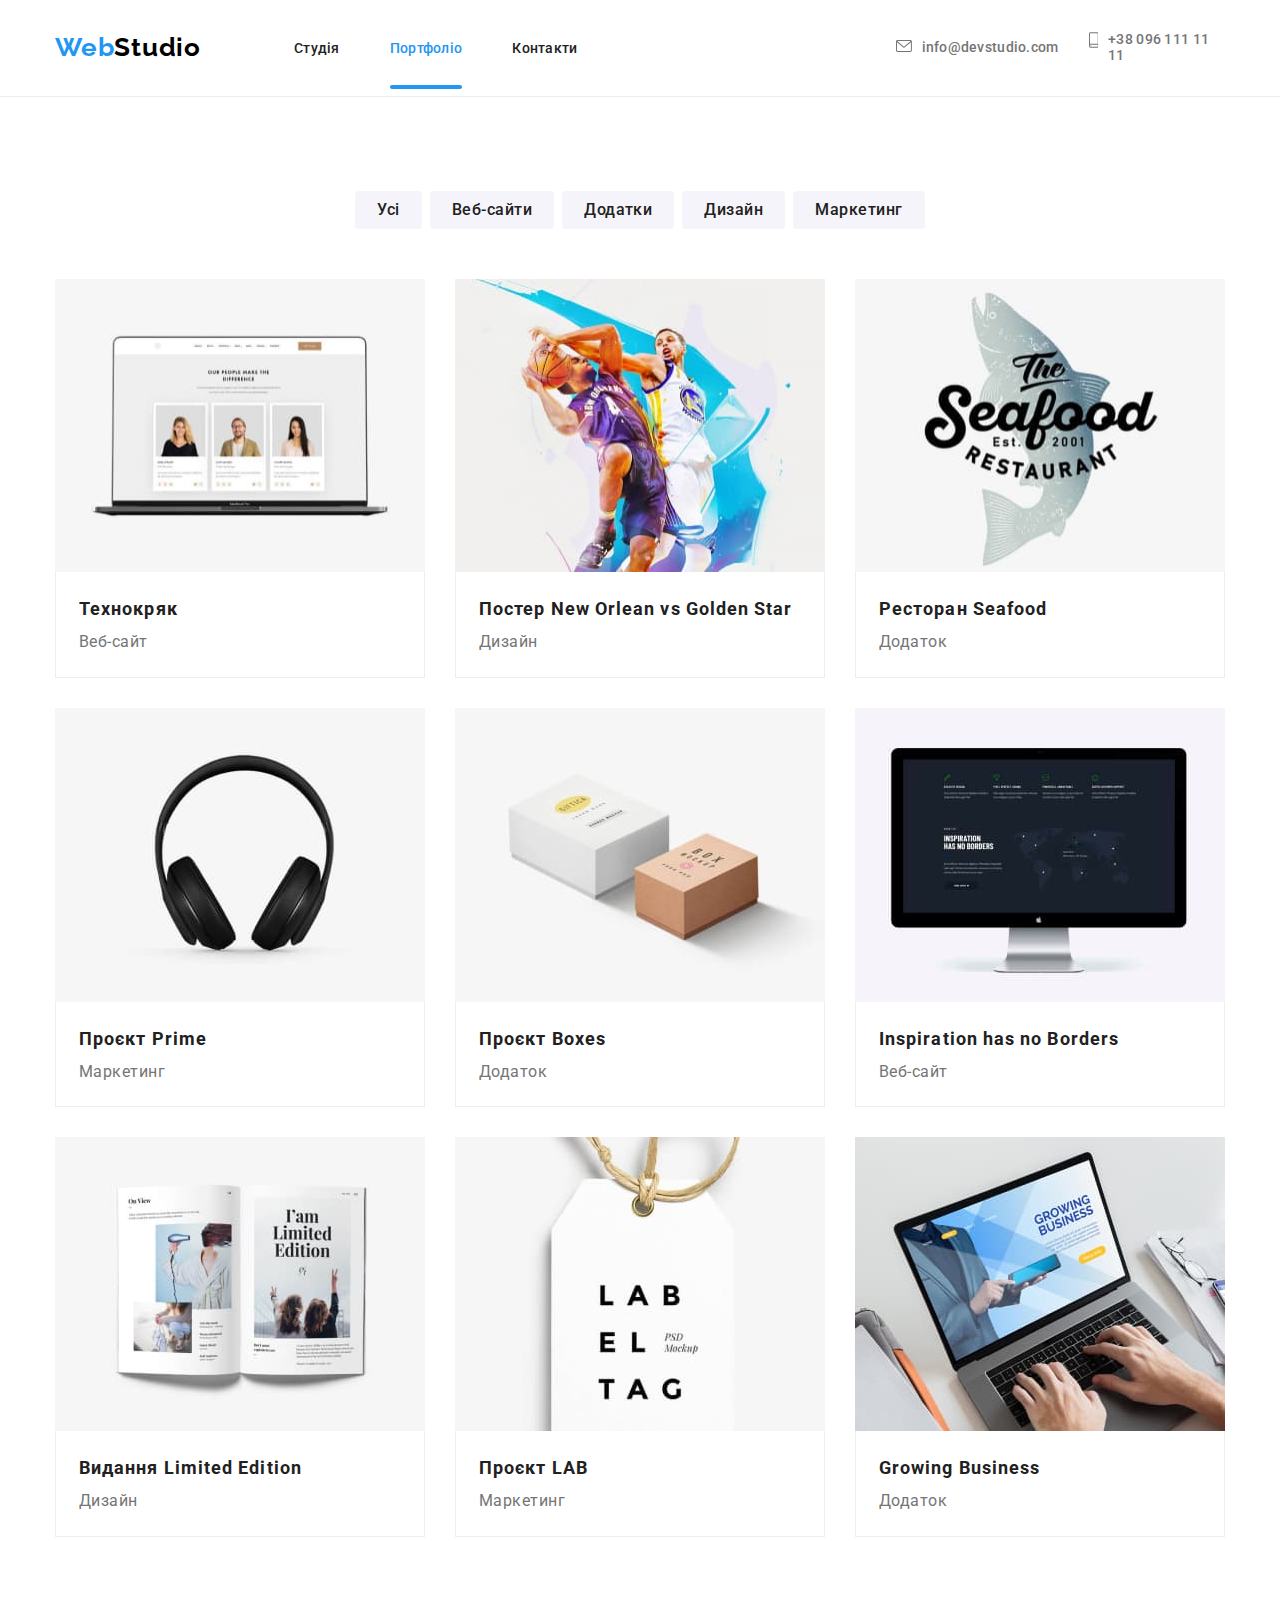
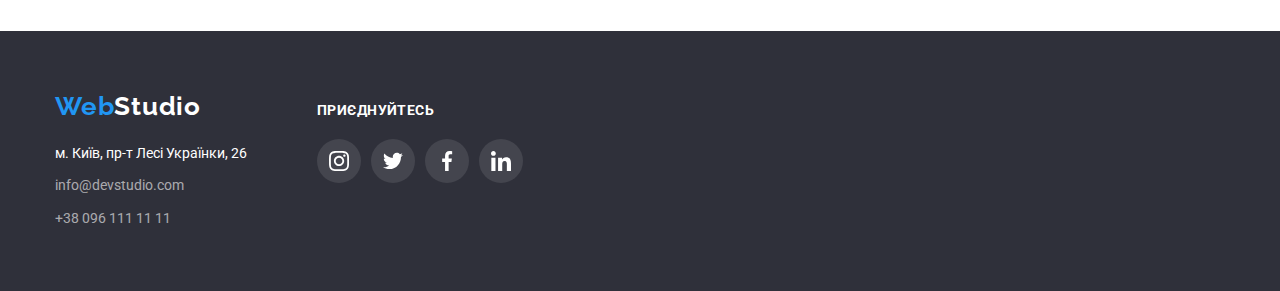
==== portfolio.html @ 91694347 "Added form" ====
<!DOCTYPE html>
<html lang="en">
<head>
    <meta charset="UTF-8">
    <meta http-equiv="X-UA-Compatible" content="IE=edge">
    <meta name="viewport" content="width=device-width, initial-scale=1.0">
    <title>Document</title>
    <link href="https://fonts.googleapis.com/css2?family=Raleway:wght@700&family=Roboto:wght@400;500;700;900&display=swap" rel="stylesheet">
    <link rel="stylesheet" href="https://cdnjs.cloudflare.com/ajax/libs/modern-normalize/1.1.0/modern-normalize.min.css">
    <link rel="stylesheet" href="./css/styles.css">
</head>
<body>
<!--Page header-->
    <header class="header">
    <div class="container">
<a class="logo" href="index.html"><span class="logotype" >Web</span>Studio</a>
<nav class="site-nav">
<ul class="list nav">
    <li><a class="link studio" href="index.html">Студія</a></li>
    <li><a class="link portfolio current" href="./portfolio.html">Портфоліо</a></li>
    <li><a class="link contacts" href="#">Контакти</a></li>
</ul> 
</nav>

<ul class="list auth-nav">
    <li class="envelope">
    <a class="item link-mail" href="mailto:info@devstudio.com">
        <svg class="icon-envelope" width="16" height="12">
            <use href="./images/icons.svg#icon-envelope" ></use>
        </svg>
        info@devstudio.com
    </a>    
    </li>

    <li class="smartphone">
        <a class="item link-tel" href="tel:+380961111111">
        <svg class="icon-smartphone" width="10" height="16">
            <use href="./images/icons.svg#icon-smartphone" ></use>
        </svg>
        +38 096 111 11 11
        </a>
    </li>  
</ul> 
    </div>
    </header>

<!--Main-->
<main>
<section class="project-section section">
    <div class="container">
<h1 class="subject hide">Перелік проектів</h1>
<ul class="list button-projects">
    <li><button class="button-project button" type="button">Усі</button></li>
    <li><button class="button-project button" type="button">Веб-сайти</button></li>
    <li><button class="button-project button" type="button">Додатки</button></li>
    <li><button class="button-project button" type="button">Дизайн</button></li>
    <li><button class="button-project button" type="button">Маркетинг</button></li>
</ul>

<!--List of projects-->
<ul class="list projects">


    <li class="project">
<a href="#" class="project-link">
<div class="card-navigation">
    <img class="picture" src="./images/img8.jpg" alt="Laptop screen with three face cards on it" width="370" height="294">

    <div class="text-navigation">
        <p class="text">
        Ресурс пропонує комплексні пропозиції з різним рівнем функціоналу та сервісів. Все це дозволить відвідувачу отримати вичерпні відомості про компанію чи приватну особу.
        </p>
    </div>
</div>

    <div class="border-picture">
    <h2 class="summary">Технокряк</h2>
    <p class="summary-text">Веб-сайт</p>
    </div>
</a>
    </li> 

    <li class="project">
<a href="#" class="project-link">
<div class="card-navigation">
    <img class="picture" src="./images/img9.jpg" alt="Two men with a basketball" width="370" height="294">
    <div class="text-navigation">
        <p class="text">
        Ресурс пропонує комплексні пропозиції з різним рівнем функціоналу та сервісів. Все це дозволить відвідувачу отримати вичерпні відомості про компанію чи приватну особу.
        </p>
    </div>
</div>   

    <div class="border-picture">
    <h2 class="summary">Постер New Orlean vs Golden Star</h2>
    <p class="summary-text">Дизайн</p>      
    </div>
</a>
    </li>

    <li class="project">
<a href="#" class="project-link">
<div class="card-navigation">
    <img class="picture" src="./images/img10.jpg" alt="Seafood restaurant logo" width="370" height="294">
    <div class="text-navigation">
        <p class="text">
        Ресурс пропонує комплексні пропозиції з різним рівнем функціоналу та сервісів. Все це дозволить відвідувачу отримати вичерпні відомості про компанію чи приватну особу.
        </p>
    </div>
</div>    

    <div class="border-picture">
    <h2 class="summary">Ресторан Seafood</h2>
    <p class="summary-text">Додаток</p>
    </div>
</a>
    </li> 
    
    <li class="project">
<a href="#" class="project-link">
<div class="card-navigation">
    <img class="picture" src="./images/img11.jpg" alt="Headphones are black" width="370" height="294">
    <div class="text-navigation">
        <p class="text">
        Ресурс пропонує комплексні пропозиції з різним рівнем функціоналу та сервісів. Все це дозволить відвідувачу отримати вичерпні відомості про компанію чи приватну особу.
        </p>
    </div>
</div>

    <div class="border-picture">
    <h2 class="summary">Проєкт Prime</h2>
    <p class="summary-text">Маркетинг</p>
    </div>
</a>
    </li> 
    
    <li class="project">
<a href="#" class="project-link">
<div class="card-navigation">
    <img class="picture" src="./images/img12.jpg" alt="Two per box. One is small, the other is larger" width="370" height="294">
    <div class="text-navigation">
        <p class="text">
        Ресурс пропонує комплексні пропозиції з різним рівнем функціоналу та сервісів. Все це дозволить відвідувачу отримати вичерпні відомості про компанію чи приватну особу.
        </p>
    </div>
</div>

    <div class="border-picture">
    <h2 class="summary">Проєкт Boxes</h2>
    <p class="summary-text">Додаток</p>
    </div>
</a>
    </li>     

    <li class="project">
<a href="#" class="project-link">
<div class="card-navigation">
    <img class="picture" src="./images/img13.jpg" alt="Mac monitor" width="370" height="294">
    <div class="text-navigation">
        <p class="text">
        Ресурс пропонує комплексні пропозиції з різним рівнем функціоналу та сервісів. Все це дозволить відвідувачу отримати вичерпні відомості про компанію чи приватну особу.
        </p>
    </div>
</div>    
        
    <div class="border-picture">  
    <h2 class="summary">Inspiration has no Borders</h2>
    <p class="summary-text">Веб-сайт</p>
    </div>
</a>
    </li> 

    <li class="project">
<a href="#" class="project-link"> 
<div class="card-navigation">
    <img class="picture" src="./images/img14.jpg" alt="Magazine sweep" width="370" height="294">
    <div class="text-navigation">
        <p class="text">
        Ресурс пропонує комплексні пропозиції з різним рівнем функціоналу та сервісів. Все це дозволить відвідувачу отримати вичерпні відомості про компанію чи приватну особу.
        </p>
    </div>
</div>    

    <div class="border-picture">
    <h2 class="summary">Видання Limited Edition</h2>
    <p class="summary-text">Дизайн</p>
    </div>
</a>
    </li>
    
    <li class="project">
<a href="#" class="project-link">
    <div class="card-navigation">
    <img class="picture" src="./images/img15.jpg" alt="Card with pendant" width="370" height="294">
    <div class="text-navigation">
        <p class="text">
        Ресурс пропонує комплексні пропозиції з різним рівнем функціоналу та сервісів. Все це дозволить відвідувачу отримати вичерпні відомості про компанію чи приватну особу.
        </p>
    </div>
    </div>

    <div class="border-picture">
    <h2 class="summary">Проєкт LAB</h2>
    <p class="summary-text">Маркетинг</p>  
    </div>
</a>
    </li> 
    
    <li class="project">
<a href="#" class="project-link">
<div class="card-navigation">
    <img class="picture" src="./images/img16.jpg" alt="Someone is typing on the keyboard with both hands" width="370" height="294">
    <div class="text-navigation">
        <p class="text">
        Ресурс пропонує комплексні пропозиції з різним рівнем функціоналу та сервісів. Все це дозволить відвідувачу отримати вичерпні відомості про компанію чи приватну особу.
        </p>
    </div>
</div>    

    <div class="border-picture">
    <h2 class="summary">Growing Business</h2>
    <p class="summary-text">Додаток</p>
    </div>
</a>
    </li> 
</ul>
    </div>
</section>
</main>

<!--Footer-->
<footer class="footer">
    <div class="container">
        <div class="info">
    <a class="logo-footer" href="index.html"><span class="logotype">Web</span>Studio</a>
    <ul class="list footer">
<li><a class="link-footer address" href="#" target="_blank" rel="noopener noreferrer nofollow">м. Київ, пр-т Лесі Українки, 26</a></li>
<li><a class="link-footer" href="#">info@devstudio.com</a></li>
<li><a class="link-footer" href="#">+38 096 111 11 11</a></li>
    </ul>
        </div>

        <div class="footer-networks">
        <p class="text">Приєднуйтесь</p>
        <ul class="networks-list" >
    <li class="network">
        <a class="icon-footer" href="#" target="_blank" rel="noopener noreferrer nofollow" aria-label="Instagram">
        <svg class="icon-instagram" width="20" height="20">
            <use href="./images/icons.svg#icon-instagram"></use>
        </svg>
        </a>
    </li>

    <li class="network">
        <a class="icon-footer" href="#" target="_blank" rel="noopener noreferrer nofollow" aria-label="Twitter">
        <svg class="icon-twitter" width="20" height="20">
            <use href="./images/icons.svg#icon-twitter"></use>
        </svg>
        </a>
    </li>

    <li class="network">
        <a class="icon-footer" href="#" target="_blank" rel="noopener noreferrer nofollow" aria-label="Facebook">
        <svg class="icon-facebook" width="20" height="20">
            <use href="./images/icons.svg#icon-facebook"></use>
        </svg>
        </a>
    </li>

    <li class="network">
        <a class="icon-footer" href="#" target="_blank" rel="noopener noreferrer nofollow" aria-label="Linkedin">
        <svg class="icon-linkedin" width="20" height="20">
            <use href="./images/icons.svg#icon-linkedin"></use>
        </svg>
        </a>
    </li>
</ul>
        </div>
    </div>
</footer>
</body>
</html>
---- css/styles.css ----
:root {
  --main-font: 'Roboto', sans-serif;
  --secondary-font: 'Raleway', sans-serif;
  --main-color: #212121;
  --secondary-color: #757575;
  --third-color: #F5F4FA;
  --fourth-color: #F5F5F5;;
  --accent-color: #ffffff;
  --adress-color: rgba(255, 255, 255, 0.6);
  --nav-color: #2196f3;
  --icons-color: #AFB1B8;
}

body {
  margin: 0;
  color: var(--main-color);
  font-family: var(--main-font);
}

h1,
h2,
h3,
h4,
h5,
h6 {
  margin: 0;
}

p {
  margin: 0;
}

ul {
  list-style: none;
  padding: 0;
  margin: 0;
}

a {
  text-decoration: none;
  color: inherit;
}

address {
  font-style: normal;
}

img {
  display: block;
  max-width: 100%;
  height: auto;
}

button {
  font-family: inherit;
  padding: 0;
  margin: 0;
  border: 0;
}

.hide {
  position: absolute;
  white-space: nowrap;
  width: 1px;
  height: 1px;
  overflow: hidden;
  border: 0;
  padding: 0;
  clip: rect(0 0 0 0);
  clip-path: inset(50%);
  margin: -1px;
}

.section {
  padding-top: 94px;
  padding-bottom: 94px;
}

.container {
  width: 1200px;
  margin: 0 auto;
  padding: 0 15px;
}

.logotype,
.link-footer:hover,
.link-footer:focus,
.link-footer.address:hover,
.link-footer.address:focus,
.link.studio.current,
.link.portfolio.current {
  color: var(--nav-color);
}

.heading-text,
.caption-text {
  color: var(--secondary-color);
}

.title,
.logo-footer {
  color: var(--accent-color);
}

.section-hero,
.footer {
  background-color: #2f303a;
}

.section-criterion,
.function-section {
  background-color: var(--accent-color);
}

.section-command,
.container.color {
  background-color: var(--third-color);
}

.subject,
.caption {
  font-weight: 700;
  font-size: 36px;
  line-height: 1.16;
  text-align: center;
  letter-spacing: 0.03em;
}

.button.current {
  color: var(--accent-color);
  background-color: var(--nav-color);
}

.button {
  display: inline-block;
  border: none;
  cursor: pointer;
}

.flex li:not(:last-child) {
  margin-right: 30px;
}

/* HEADER */
.header {
  border-bottom: 1px solid #ECECEC;
  background-color: var(--accent-color)
}

.header .container {
  display: flex;
  align-items: center;
}

.logo {
  margin-right: 93px;
  padding-top: 24px;
  padding-bottom: 24px;
  color: #000000;
  font-family: var(--secondary-font);
  font-weight: 700;
  font-size: 26px;
  line-height: 1.19;
  letter-spacing: 0.03em;
}

.studio,
.portfolio,
.contacts,
.link-mail,
.link-tel {
  font-weight: 500;
  font-size: 14px;
  line-height: 1.14;
  letter-spacing: 0.02em;

  transition-property: color;
  transition-duration: 250ms;
  transition-timing-function: cubic-bezier(0.4, 0, 0.2, 1);
}

.studio,
.portfolio,
.contacts {
  position: relative;
  padding-bottom: 28px;
}

.studio:hover,
.studio:focus,
.portfolio:hover,
.portfolio:focus,
.contacts:hover,
.contacts:focus {
  color: var(--nav-color);
}

.nav {
  display: flex;
  margin-right: 318px;
  padding-top: 32px;
  padding-bottom: 32px;
}

.nav li:not(:last-child) {
  margin-right: 50px;
}

.auth-nav {
  display: flex;
  padding-top: 32px;
  padding-bottom: 32px;
}

.auth-nav li:not(:last-child) {
  margin-right: 30px;
}

.envelope,
.smartphone {
  display: flex;
  align-items: center;
  justify-content: center;
  color: var(--secondary-color);
}

.envelope {
  margin-right: 30px;
}

.icon-envelope {
  margin-right: 10px;
  padding: 0;
  fill: currentColor;
}

.icon-smartphone {
  margin-right: 10px;
  padding: 0;
  fill: currentColor;
}

.link-mail,
.link-tel {
  display: flex;
}

.envelope a:hover,
.smartphone a:hover, 
.envelope a:focus,
.smartphone a:focus {
  color: var(--nav-color);
  fill: #2196f3;
}

.studio::after,
.portfolio::after {
  position: absolute;
  content: "";
  width: 0;
  height: 4px;
  left: 0;
  bottom: 0;
  margin-bottom: -5px;
  border-radius: 4px;
  background-color: #2196f3;

  transition-property: color;
  transition-duration: 250ms;
  transition-timing-function: cubic-bezier(0.4, 0, 0.2, 1);
}

.studio:hover .studio::after,
.studio:focus .studio::after,
.portfolio:hover .portfolio::after,
.portfolio:focus .portfolio::after {
  width: 100%;
}

.current::after {
  width: 100%;
}

/* HERO */
.section-hero {
  margin-right: auto;
  margin-left: auto;
  padding-top: 200px;
  padding-bottom: 200px;
  text-align: center;
  background-image: linear-gradient(
  rgba(47, 48, 58, 0.4),
  rgba(47, 48, 58, 0.4)),
  url('../images/hero-Img.jpg');
  background-repeat: no-repeat;
  background-position: center;
  background-size: cover;
}

.hero-wrapper {
  margin: 0 auto;
  max-width: 696px;
}

.title {
  margin-bottom: 30px;
  text-align: center;
  font-weight: 900;
  font-size: 44px;
  line-height: 1.36;
  text-transform: uppercase;
  letter-spacing: 0.06em;
}

.button-hero {
  padding: 10px 32px;
  border-radius: 4px;
  color: var(--accent-color);
  background-color: var(--nav-color);
  box-shadow: 0px 4px 4px rgba(0, 0, 0, 0.15);
  font-weight: 700;
  font-size: 16px;
  line-height: 1.9;
  text-align: center;
  letter-spacing: 0.06em;

  transition-property: color, background-color;
  transition-duration: 250ms, 250ms;
  transition-timing-function: cubic-bezier(0.4, 0, 0.2, 1), cubic-bezier(0.4, 0, 0.2, 1);
}

.button-hero:hover,
.button-hero:focus {
  color: var(--main-color);
  background-color: var(--third-color);
}

.backdrop {
  position: fixed;
  top: 0;
  right: 0;
  bottom: 0;
  left: 0;
  width: 100%;
  height: 100%;
  background-color: rgba(0, 0, 0, 0.2);
  opacity: 1;
  visibility: visible;
  transition: opacity 250ms linear, visibility 250ms linear;
  z-index: 1;
}

.backdrop.is-hidden {
  opacity: 0;
  visibility: hidden;
  pointer-events: none;
}

.modal {
  position: absolute;
  top: 50%;
  left: 50%;
  min-width: 528px;
  min-height: 581px;
  background-color: var(--accent-color);
  transform: translate(-50%, -50%) scale(1);
  transition: transform 250ms linear;
}

.backdrop.is-hidden .modal {
  transform: translate(-50%, -50%) scale(0.6);
}

.close-modal {
  position: absolute;
  display: flex;
  justify-content: center;
  align-items: center;
  padding: 0;
  top: 8px;
  right: 8px;
  width: 30px;
  height: 30px;
  background-color: inherit;
  border: 1px solid rgba(0, 0, 0, 0.1);
  border-radius: 50%;
  cursor: pointer;
}

/* SECTION-CRITERIOS */
.section-criterion .container,
.flex.criterion {
  display: flex;
}

.heading {
  margin-bottom: 10px;
  font-weight: 700;
  font-size: 14px;
  line-height: 1.14;
  letter-spacing: 0.03em;
  text-transform: uppercase;
}

.heading-text {
  font-size: 14px;
  line-height: 1.7;
  letter-spacing: 0.03em;
}

.criterion-icons {
  display: flex;
  justify-content: center;
  align-items: center;
  width: 270px;
  height: 120px;
  margin-bottom: 30px;
  background-color: var(--third-color);
}

.criterion-list:not(:last-child) {
  margin-right: 30px;
}

/* SECTION-FUNCTIONS */
.function-section {
  padding-top: 0;
}

.function-section .flex {
  display: flex;
}

.card {
  width: 370px;
}

.caption {
  margin-bottom: 50px;  
}

.function-item {
  position: relative;
}

.function-text {
  position: absolute;
  bottom: 0;
  padding-top: 27px;
  padding-bottom: 27px;
  width: 100%;
  height: 70px;

  font-family: var(--main-font);
  font-style: 700;
  font-size: 14px;
  line-height: 16px;
  text-align: center;
  text-transform: uppercase;
  color: var(--accent-color);
  background-color: rgba(47, 48, 58, 0.8);
}

/* SECTION-COMMAND */
.section-command {
  background-color: var(--third-color);
}

.section-command .flex {
  display: flex;
}

.caption-list {
  margin-bottom: 10px;
  font-weight: 500;
  font-size: 16px;
  line-height: 1.18;
  text-align: center;
  letter-spacing: 0.03em;
}

.caption-text,
.caption-list {
  text-align: center;
}

.caption-text {
  margin-bottom: 16px;
  font-size: 16px;
  line-height: 1.18;
  text-align: center;
  letter-spacing: 0.03em;
}

.card-caption {
  display: block;
  margin-bottom: 30px;
}

.border-card {
box-shadow: 0px 1px 3px rgba(0, 0, 0, 0.12), 0px 1px 1px rgba(0, 0, 0, 0.14), 0px 2px 1px rgba(0, 0, 0, 0.2);
border-radius: 0px 0px 4px 4px;
background-color: var(--accent-color);
}

.networks-list {
  display: flex;
  padding-bottom: 30px;
  padding-left: 32px;
  padding-right: 32px;
}

.networks-list li:not(:last-child) {
  margin-right: 10px;
}

.icon {
  display: flex;
  justify-content: center;
  align-items: center;
  border: none;
  padding: 0;
  border-radius: 50%;
  width: 44px;
  height: 44px;
  background-color: var(--accent-color);
  fill: var(--icons-color);

  transition-property: fill, background-color;
  transition-duration: 250ms, 250ms;
  transition-timing-function: cubic-bezier(0.4, 0, 0.2, 1), cubic-bezier(0.4, 0, 0.2, 1);
}

.icon:hover, 
.icon:focus {
  fill: var(--accent-color);
  background-color: var(--nav-color);
}

/* CLIENTS */
.section-clients {
  background-color: var(--accent-color);
}

.clients-list {
  display: flex;
}

.clients {
  display: flex;
  justify-content: center;
  align-items: center;
  border: 1px solid #AFB1B8;
  border-radius: 4px;
  width: 170px;
  height: 92px;
  fill: var(--icons-color);

  transition-property: border-color;
  transition-duration: 250ms;
  transition-timing-function: cubic-bezier(0.4, 0, 0.2, 1);
}

.clients-item:not(:last-child) {
  margin-right: 30px;
}

.Logo1,
.Logo2,
.Logo3,
.Logo4,
.Logo5,
.Logo6 {
  padding: 0;
  width: 106px;
  height: 60px;

  transition-property: fill;
  transition-duration: 250ms;
  transition-timing-function: cubic-bezier(0.4, 0, 0.2, 1);
}

.clients:hover,
.clients:focus {
  fill: var(--nav-color);
  border: 1px solid var(--nav-color);
} 

/* FOOTER */
.footer .container {
  display: flex;
  padding-top: 60px;
  padding-bottom: 60px;
  align-items: baseline;
}

.logo-footer {
  font-family: var(--secondary-font);
  font-weight: 700;
  font-size: 26px;
  line-height: 1.19;
  letter-spacing: 0.03em;
}

.list.footer {
  margin-top: 20px;
}

.list.footer li:not(:last-child) {
  margin-bottom: 9px;
}

.link-footer {
  font-family: var(--main-font);
  color: var(--adress-color);
  font-size: 14px;
  line-height: 1.7;

  transition-property: color;
  transition-duration: 250ms;
  transition-timing-function: cubic-bezier(0.4, 0, 0.2, 1);
}

.link-footer.address {
  color: var(--accent-color);
}

.info {
  margin-right: 70px;
}

.footer-networks .text,
.footer-form .text {
margin-bottom: 20px; 
font-family: 'Roboto';
font-style: normal;
font-weight: 700;
font-size: 14px;
line-height: 1.14;
letter-spacing: 0.03em;
text-transform: uppercase;
color: #FFFFFF;
}

.footer-networks .networks-list {
  padding: 0;
}


.icon-footer {
  display: flex;
  justify-content: center;
  align-items: center;
  border: none;
  padding: 0;
  border-radius: 50%;
  width: 44px;
  height: 44px;
  background-color: rgba(255, 255, 255, 0.1);
  fill: var(--accent-color);

  transition-property: fill, background-color;
  transition-duration: 250ms, 250ms;
  transition-timing-function: cubic-bezier(0.4, 0, 0.2, 1), cubic-bezier(0.4, 0, 0.2, 1);
}

.icon-footer:hover,
.icon-footer:focus {
  fill: var(--accent-color);
  background-color: var(--nav-color);
}

/* PORTFOLIO */
.project-section {
  background-color: var(--accent-color);
}

.list.button-projects {
  display: flex;
  align-items: center;
  justify-content: center;
  margin-bottom: 50px;
}

.button-projects li:not(:last-child) {
  margin-right: 8px;
}

.button-project {
  padding: 6px 22px;
  border-radius: 4px;

  font-weight: 500;
  font-size: 16px;
  line-height: 1.6;
  text-align: center;
  letter-spacing: 0.03em;
  color: var(--main-color);
  background-color: var(--third-color);

  transition-property: color, background-color, box-shadow;
  transition-duration: 250ms, 250ms, 250ms;
  transition-timing-function: cubic-bezier(0.4, 0, 0.2, 1), cubic-bezier(0.4, 0, 0.2, 1), cubic-bezier(0.4, 0, 0.2, 1);
}

.button-project:hover,
.button-project:focus {
  color: var(--accent-color);
  background-color: var(--nav-color);
  box-shadow: 0px 3px 1px rgba(0, 0, 0, 0.1), 0px 1px 2px rgba(0, 0, 0, 0.08), 0px 2px 2px rgba(0, 0, 0, 0.12);
}

.list.projects {
  display: flex;
  flex-wrap: wrap;
  gap: 30px;
}

.list.projects li {
  flex-basis: calc((100% - 60px) / 3);
}

.list.projects li:nth-child(3n) {
  margin-right: 0;
}

.list.projects li:nth-last-child(-n + 3) {
  margin-bottom: 0;
}

.picture {
  display: block;
  width: 370px;
}

.border-picture {
  padding: 19px 23px;
  border: 1px solid #eeeeee;
}

.border-picture {
  border-top: none;
}

.summary {
  font-weight: 700;
  font-size: 18px;
  line-height: 2;
  letter-spacing: 0.06em;
}

.summary-text {
  color: var(--secondary-color);
  font-size: 16px;
  line-height: 1.9;
  letter-spacing: 0.03em;
}

.project {
  transition-property: box-shadow;
  transition-duration: 250ms;
  transition-timing-function: cubic-bezier(0.4, 0, 0.2, 1);
}

.project:hover{
  box-shadow: 0px 1px 1px rgba(0, 0, 0, 0.12), 0px 4px 4px rgba(0, 0, 0, 0.06), 1px 4px 6px rgba(0, 0, 0, 0.16);
}

.card-navigation {
  position: relative;
  overflow: hidden;
}

.picture:hover:after {
  transform: translateY(0);
}

.text-navigation {
  display: flex;
  justify-content: center;
  align-items: center;
  position: absolute;
  top: 0;
  left: 0;
  width: 100%;
  height: 100%;
  bottom: 0;
  background-color: rgba(33, 150, 243, 0.9);
  transform: translateY(100%);

  transition-property: transform;
  transition-duration: 250ms;
  transition-timing-function: cubic-bezier(0.4, 0, 0.2, 1);
}

.project:hover .text-navigation{
  transform: translate(0);
}

.text-navigation .text {
  padding: 63px 24px;
  color: var(--accent-color);
  font-style: normal;
  font-size: 18px;
  line-height: 1.6;
  letter-spacing: 0.03em;
}

.form-modal {
  display: flex;
  flex-direction: column;
  align-items: flex-start;
  padding: 40px;
}

.form-modal [type="text"],
.form-modal [type="tel"],
.form-modal [type="email"] {
  width: 100%;
  margin-bottom: 10px;
}

textarea {
  width: 100%;
  margin-bottom: 10px;
}

.form-modal label {
  margin-bottom: 4px;
}

textarea {
  resize: none;
}

.title-modal {
  margin-bottom: 12px;
  margin-left: auto;
  margin-right: auto;
}

.button-modal {
  margin-left: auto;
  margin-right: auto;
  padding: 10px 32px;
  border-radius: 4px;
  color: var(--accent-color);
  background-color: var(--nav-color);
  box-shadow: 0px 4px 4px rgba(0, 0, 0, 0.15);
  font-weight: 700;
  font-size: 16px;
  line-height: 1.9;
  text-align: center;
  letter-spacing: 0.06em;
}

.checkbox {
  display: flex;
  margin-bottom: 30px;
}

.checkbox-mark {
  width: 16px;
  height: 15px;
  margin-bottom: 0;
  padding: 0;
  margin: 0; 
}

.checkbox-label {
  padding: 0;
  margin: 0; 
}
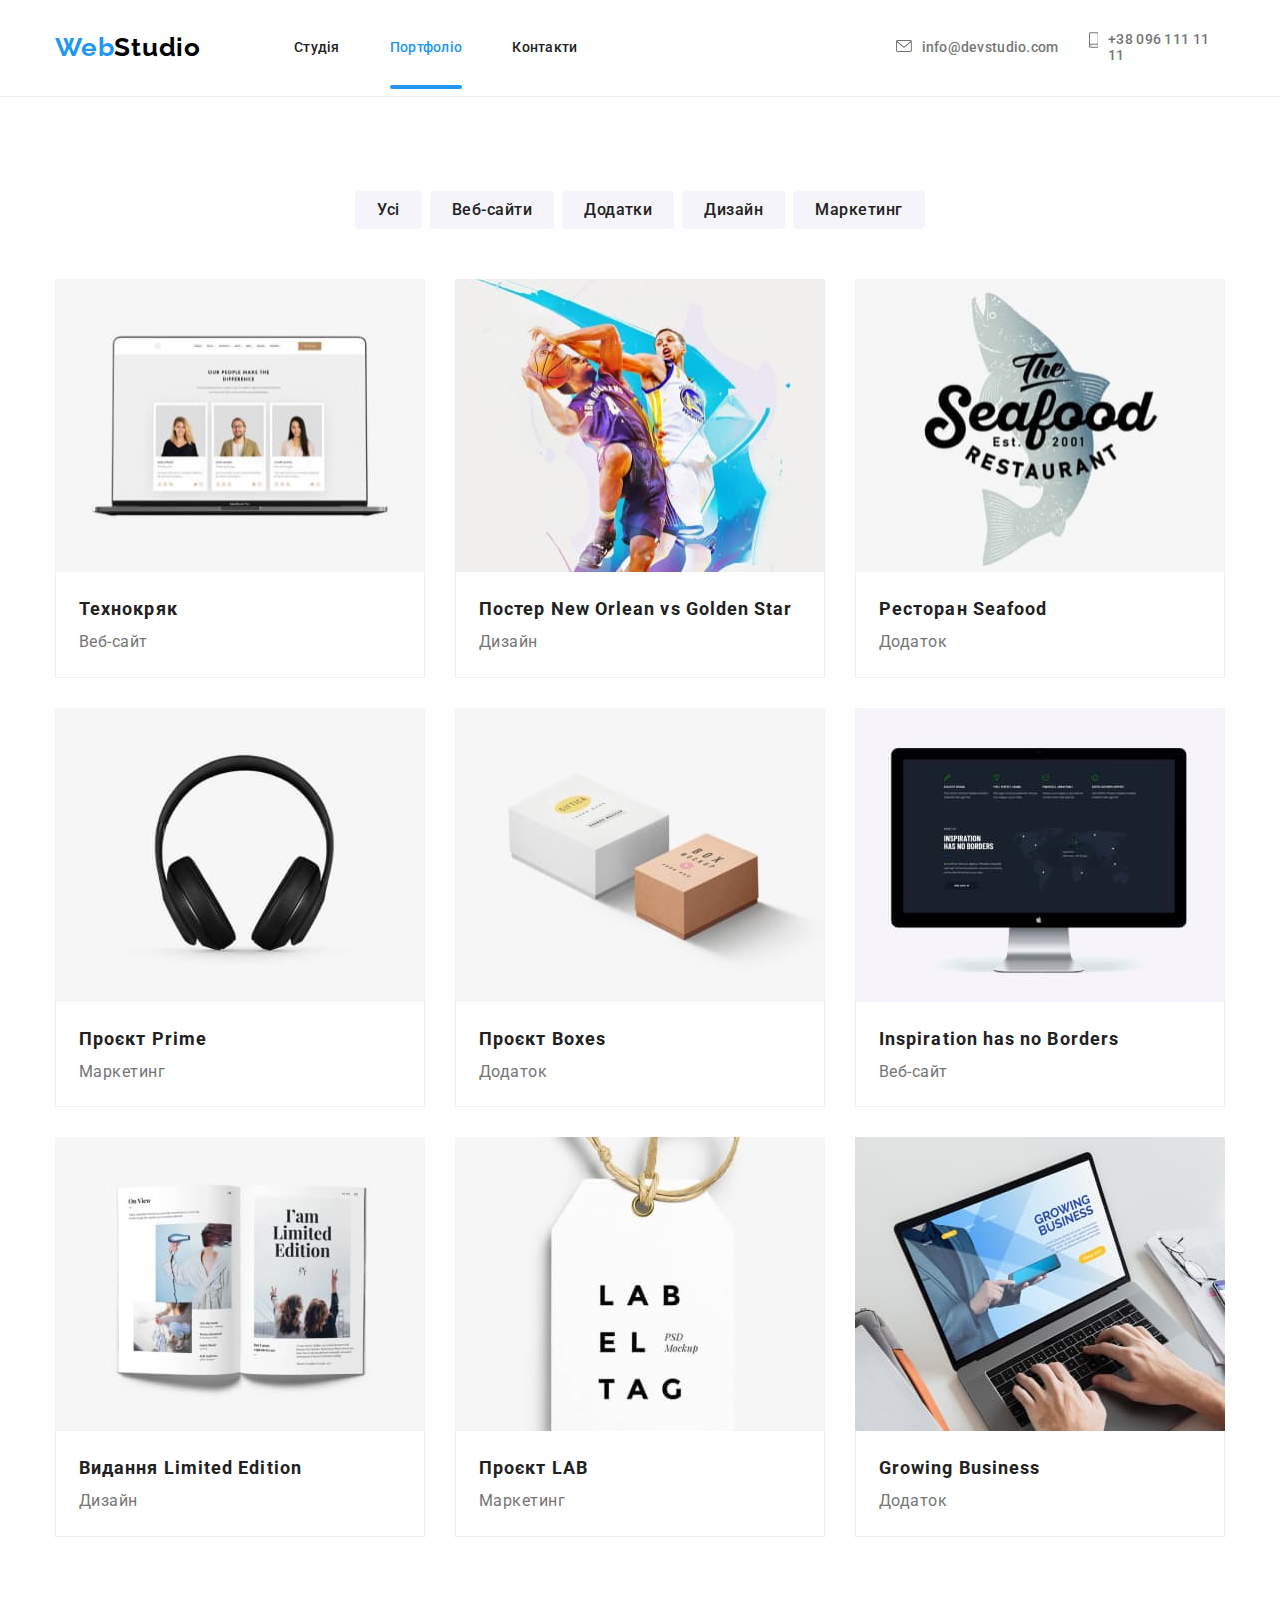
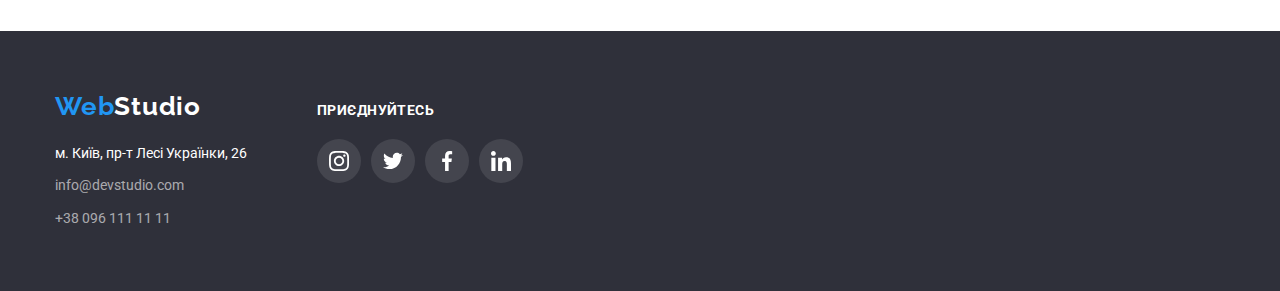
==== commit 2451ce63: "Fixed model" ====
--- a/portfolio.html
+++ b/portfolio.html
@@ -15,11 +15,9 @@
     <div class="container">
 <a class="logo" href="index.html"><span class="logotype" >Web</span>Studio</a>
 <nav class="site-nav">
-<ul class="list nav">
-    <li><a class="link studio" href="index.html">Студія</a></li>
-    <li><a class="link portfolio current" href="./portfolio.html">Портфоліо</a></li>
-    <li><a class="link contacts" href="#">Контакти</a></li>
-</ul> 
+    <a class="link studio" href="index.html">Студія</a></li>
+    <a class="link portfolio current" href="./portfolio.html">Портфоліо</a></li>
+    <a class="link contacts" href="#">Контакти</a></li>
 </nav>
 
 <ul class="list auth-nav">
--- a/css/styles.css
+++ b/css/styles.css
@@ -183,7 +183,17 @@
 .portfolio,
 .contacts {
   position: relative;
-  padding-bottom: 28px;
+  padding-top: 32px;
+  padding-bottom: 32px;
+}
+
+.studio,
+.portfolio {
+  margin-right: 50px;
+}
+
+.contacts {
+  margin-right: 318px;
 }
 
 .studio:hover,
@@ -195,21 +205,13 @@
   color: var(--nav-color);
 }
 
-.nav {
-  display: flex;
-  margin-right: 318px;
-  padding-top: 32px;
-  padding-bottom: 32px;
-}
-
-.nav li:not(:last-child) {
-  margin-right: 50px;
+.site-nav {
+  display: flex;
+  align-items: center;
 }
 
 .auth-nav {
   display: flex;
-  padding-top: 32px;
-  padding-bottom: 32px;
 }
 
 .auth-nav li:not(:last-child) {
@@ -243,6 +245,8 @@
 .link-mail,
 .link-tel {
   display: flex;
+  padding-top: 32px;
+  padding-bottom: 32px;
 }
 
 .envelope a:hover,
@@ -261,7 +265,7 @@
   height: 4px;
   left: 0;
   bottom: 0;
-  margin-bottom: -5px;
+  margin-bottom: -1px;
   border-radius: 4px;
   background-color: #2196f3;
 
@@ -280,6 +284,7 @@
 .current::after {
   width: 100%;
 }
+
 
 /* HERO */
 .section-hero {
@@ -387,6 +392,12 @@
   cursor: pointer;
 }
 
+.close-modal:hover,
+.close-modal:focus {
+  fill: var(--nav-color);
+
+}
+
 /* SECTION-CRITERIOS */
 .section-criterion .container,
 .flex.criterion {
@@ -809,40 +820,107 @@
 .form-modal {
   display: flex;
   flex-direction: column;
-  align-items: flex-start;
+  align-items: center;
+  /* align-items: flex-start; */
   padding: 40px;
-}
-
-.form-modal [type="text"],
-.form-modal [type="tel"],
-.form-modal [type="email"] {
-  width: 100%;
-  margin-bottom: 10px;
-}
-
-textarea {
-  width: 100%;
-  margin-bottom: 10px;
-}
-
-.form-modal label {
-  margin-bottom: 4px;
-}
-
-textarea {
-  resize: none;
 }
 
 .title-modal {
   margin-bottom: 12px;
   margin-left: auto;
   margin-right: auto;
+
+  font-family: var(--main-font);
+  font-weight: 700;
+  font-size: 20px;
+  line-height: 1.15;
+  text-align: center;
+  letter-spacing: 0.03em;
+  color:  var(--main-color);
+}
+
+.lable {
+  align-self: flex-start;
+}
+
+.field {
+  position: relative;
+  width: 100%;
+}
+
+.field:hover,
+.field:focus  {
+  fill: #2196f3;
+}
+
+.field-input {
+  width: 100%;
+  margin-bottom: 10px;
+  padding-top: 12px;
+  padding-left: 40px;
+  padding-right: 15px;
+  padding-bottom: 12px;
+  
+  border: 1px solid rgba(33, 33, 33, 0.2);
+  border-radius: 4px;
+  outline: transparent;
+}
+
+.field-input:hover,
+.field-input:focus  {
+  border-color: var(--nav-color);
+}
+
+.field-icon {
+  position: absolute;
+  top: 14px;
+  left: 15px;
+  padding-right: 0;
+}
+
+.lable-text {
+  display: block;
+  margin-bottom: 4px;
+  font-family: var(--main-font);
+  font-weight: 400;
+  font-size: 12px;
+  line-height: 1.16;
+  text-align: left;
+  letter-spacing: 0.01em;
+  color:  var(--secondary-color);
+}
+
+.message {
+  width: 100%;
+  height: 120px;
+  margin-bottom: 20px;
+  padding: 12px 16px;
+  border: 1px solid rgba(33, 33, 33, 0.2);
+  border-radius: 4px;
+  outline: transparent;
+}
+
+.message::placeholder {
+  color: rgba(117, 117, 117, 0.5);
+  font-family: var(--main-font);
+  font-weight: 400;
+  font-size: 12px;
+  line-height: 1.17;
+  text-align: left;
+  letter-spacing: 0.01em;
+}
+
+.message:hover,
+.message:focus {
+  border-color: var(--nav-color);
 }
 
 .button-modal {
+  display: flex;
+  justify-content: center;
   margin-left: auto;
   margin-right: auto;
-  padding: 10px 32px;
+  padding: 10px 52px;
   border-radius: 4px;
   color: var(--accent-color);
   background-color: var(--nav-color);
@@ -854,20 +932,51 @@
   letter-spacing: 0.06em;
 }
 
-.checkbox {
-  display: flex;
+.privacy {
+  display: flex;
+  justify-content: center;
+  align-items: center;
   margin-bottom: 30px;
 }
 
-.checkbox-mark {
+.privacy-wrapp {
+  display: flex;
+  align-items: center;
+  justify-content: center;
   width: 16px;
   height: 15px;
-  margin-bottom: 0;
-  padding: 0;
-  margin: 0; 
-}
-
-.checkbox-label {
-  padding: 0;
-  margin: 0; 
-}+  margin-right: 7px;
+  border: 2px solid var(--main-color);
+  border-radius: 2px;
+  transition: border 250ms cubic-bezier(0.4, 0, 0.2, 1);
+}
+
+.privacy-icon {
+  opacity: 0;
+  fill: var(--accent-color);
+  border-radius: 2px;
+  transition: opacity 250ms cubic-bezier(0.4, 0, 0.2, 1);
+}
+
+.privacy-input:checked + .privacy-wrapp {
+  border: transparent;
+  background-color: var(--nav-color);
+}
+
+.privacy-input:checked + .privacy-wrapp .privacy-icon {
+  opacity: 1;
+}
+
+.privacy-text {
+  font-size: 14px;
+  line-height: 1.9;
+  text-align: center;
+  letter-spacing: 0.03em;
+  color: var(--secondary-color);
+}
+
+.privacy-link {
+  color: var(--nav-color);
+  text-decoration: underline;
+}
+
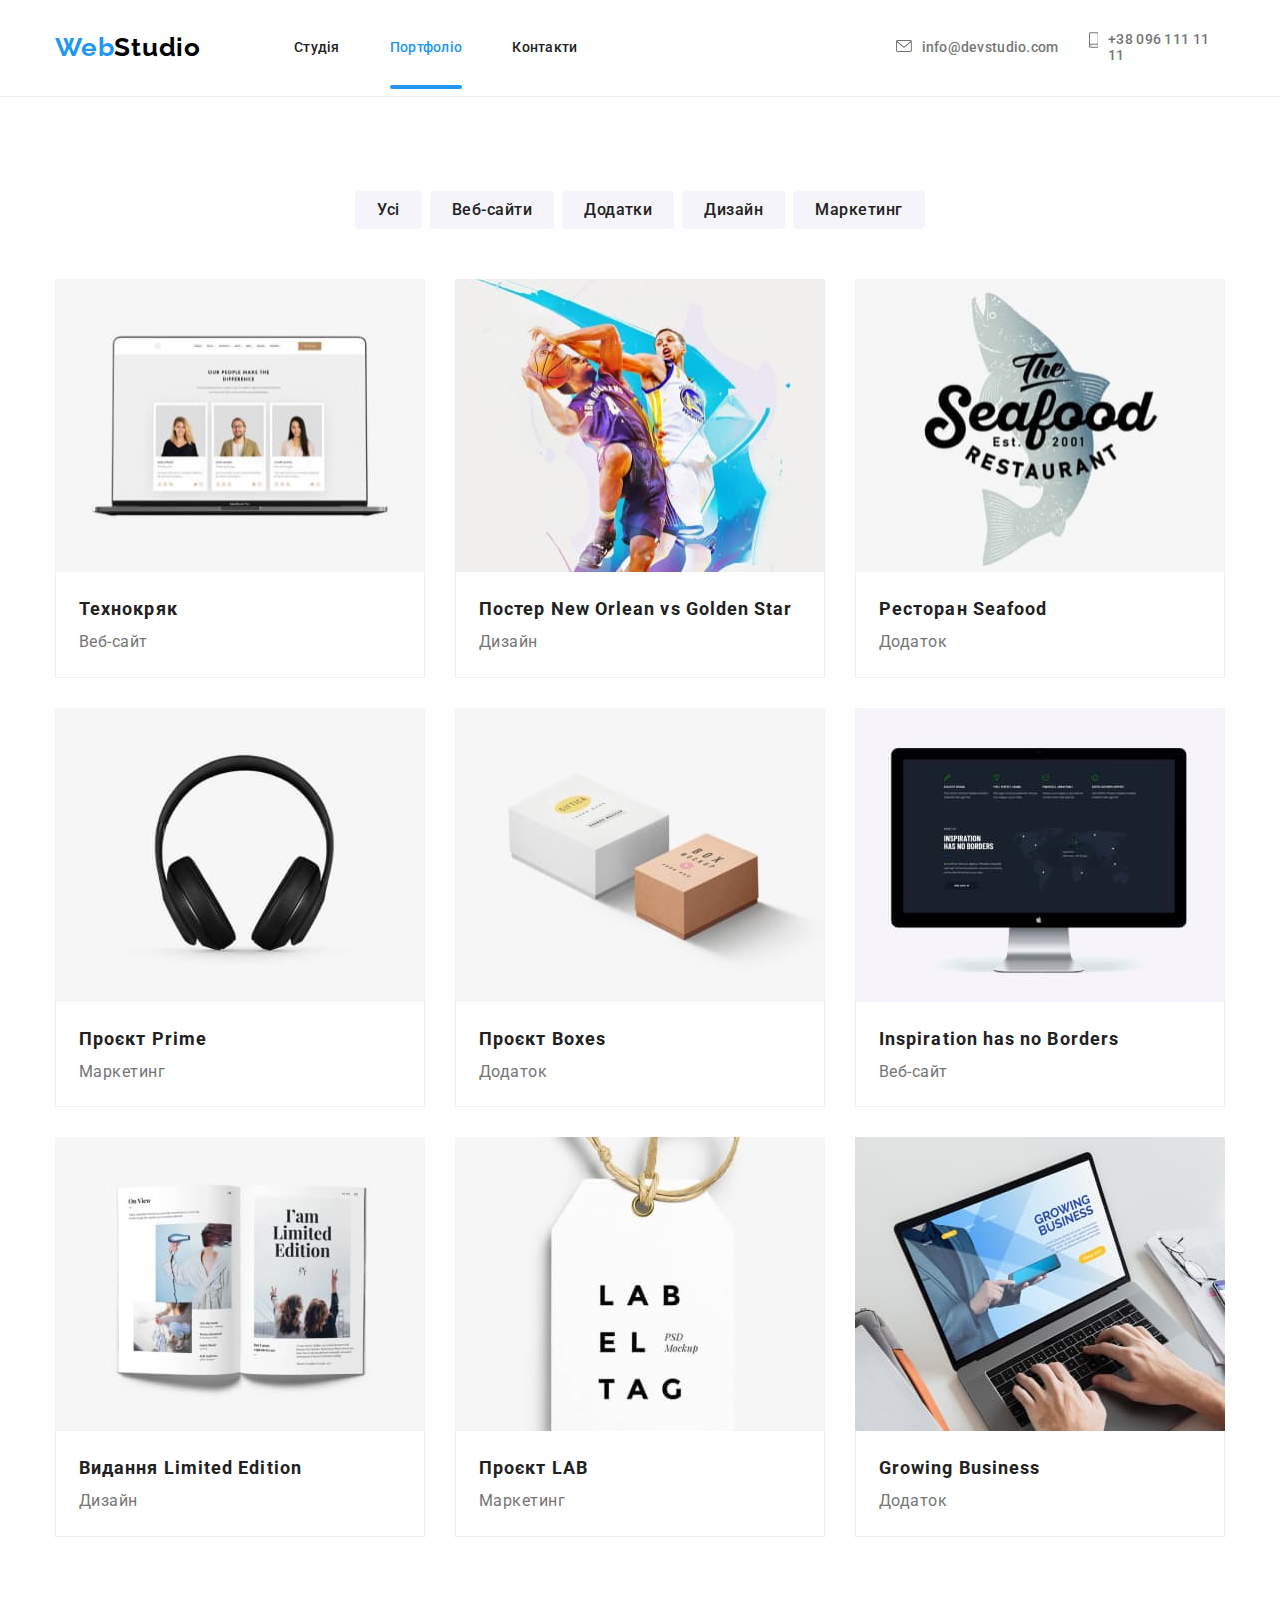
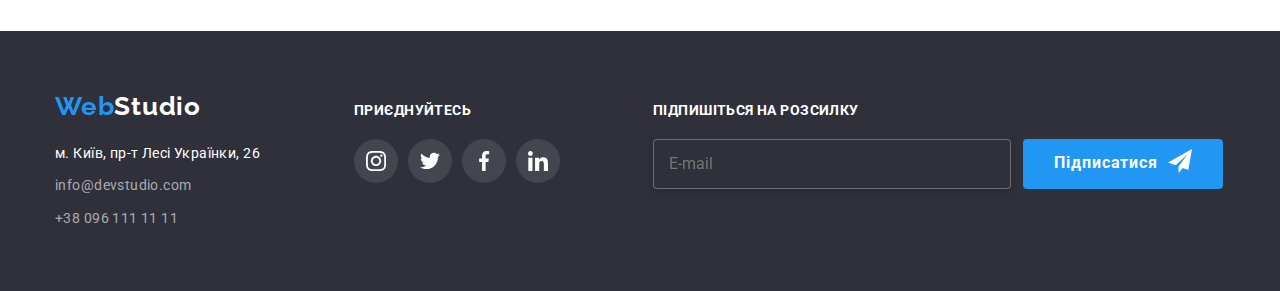
==== commit 7b952c13: "Cheked with validator" ====
--- a/portfolio.html
+++ b/portfolio.html
@@ -15,9 +15,9 @@
     <div class="container">
 <a class="logo" href="index.html"><span class="logotype" >Web</span>Studio</a>
 <nav class="site-nav">
-    <a class="link studio" href="index.html">Студія</a></li>
-    <a class="link portfolio current" href="./portfolio.html">Портфоліо</a></li>
-    <a class="link contacts" href="#">Контакти</a></li>
+    <a class="link studio" href="index.html">Студія</a>
+    <a class="link portfolio current" href="./portfolio.html">Портфоліо</a>
+    <a class="link contacts" href="#">Контакти</a>
 </nav>
 
 <ul class="list auth-nav">
@@ -274,6 +274,23 @@
     </li>
 </ul>
         </div>
+
+        <div class="footer-form">            
+<form class="form">
+        <p class="text">Підпишіться на розсилку</p>
+        <input class="footer-input" type="text" placeholder="E-mail" name="mail">
+</form>
+
+<div class="subscription">
+        <button class="button-footer button" type="submit">Підписатися</button>
+    <span class="button-icon">
+        <svg class="icon-send" width="24" height="24">
+            <use href="./images/icons.svg#icon-send"></use>
+        </svg>
+    </span>
+</div>
+        </div>
+
     </div>
 </footer>
 </body>
--- a/css/styles.css
+++ b/css/styles.css
@@ -284,7 +284,6 @@
 .current::after {
   width: 100%;
 }
-
 
 /* HERO */
 .section-hero {
@@ -626,6 +625,7 @@
   color: var(--adress-color);
   font-size: 14px;
   line-height: 1.7;
+  letter-spacing: 0.03em;
 
   transition-property: color;
   transition-duration: 250ms;
@@ -637,13 +637,13 @@
 }
 
 .info {
-  margin-right: 70px;
+  margin-right: 94px;
 }
 
 .footer-networks .text,
 .footer-form .text {
 margin-bottom: 20px; 
-font-family: 'Roboto';
+font-family: var(--main-font);
 font-style: normal;
 font-weight: 700;
 font-size: 14px;
@@ -653,10 +653,13 @@
 color: #FFFFFF;
 }
 
+.footer-networks {
+  margin-right: 93px;
+} 
+
 .footer-networks .networks-list {
   padding: 0;
 }
-
 
 .icon-footer {
   display: flex;
@@ -678,6 +681,67 @@
 .icon-footer:hover,
 .icon-footer:focus {
   fill: var(--accent-color);
+  background-color: var(--nav-color);
+}
+
+.footer-form {
+  display: flex;
+  justify-content: center;
+  align-items: flex-start;
+}
+
+.footer-input {
+  width: 358px;
+  height: 50px;
+  padding: 14px 15px;
+  margin-right: 12px;
+  outline: transparent;
+  border: 1px solid rgba(255, 255, 255, 0.3);
+  filter: drop-shadow(0px 4px 4px rgba(0, 0, 0, 0.15));
+  border-radius: 4px;
+  background-color: #2F303A;;
+}
+
+.footer-input:hover,
+.footer-input:focus {
+  border-color: var(--nav-color);
+}
+
+.form .text {
+  display: block;
+  padding: 0;
+  text-align: left;
+  margin-bottom: 20px; 
+  font-family: var(--main-font);
+  font-style: normal;
+  font-weight: 700;
+  font-size: 14px;
+  line-height: 1.14;
+  letter-spacing: 0.03em;
+  text-transform: uppercase;
+  color: #FFFFFF;
+}
+
+.subscription {
+  display: flex;
+  justify-content: center;
+  align-items: center;
+  align-self: flex-end;
+  border-radius: 4px;
+  background-color: var(--nav-color);
+  box-shadow: box-shadow: 0px 4px 4px rgba(0, 0, 0, 0.15);
+  width: 200px;
+  height: 50px;
+}
+
+.button-footer {
+  margin-right: 10px;
+  font-weight: 700;
+  font-size: 16px;
+  line-height: 1.9;
+  text-align: center;
+  letter-spacing: 0.06em;
+  color: var(--accent-color);
   background-color: var(--nav-color);
 }
 
@@ -821,7 +885,6 @@
   display: flex;
   flex-direction: column;
   align-items: center;
-  /* align-items: flex-start; */
   padding: 40px;
 }
 
@@ -841,11 +904,15 @@
 
 .lable {
   align-self: flex-start;
+  display: block;
+  padding: 0;
+  margin-bottom: 4px;
 }
 
 .field {
   position: relative;
   width: 100%;
+  margin-bottom: 10px;
 }
 
 .field:hover,
@@ -855,7 +922,6 @@
 
 .field-input {
   width: 100%;
-  margin-bottom: 10px;
   padding-top: 12px;
   padding-left: 40px;
   padding-right: 15px;
